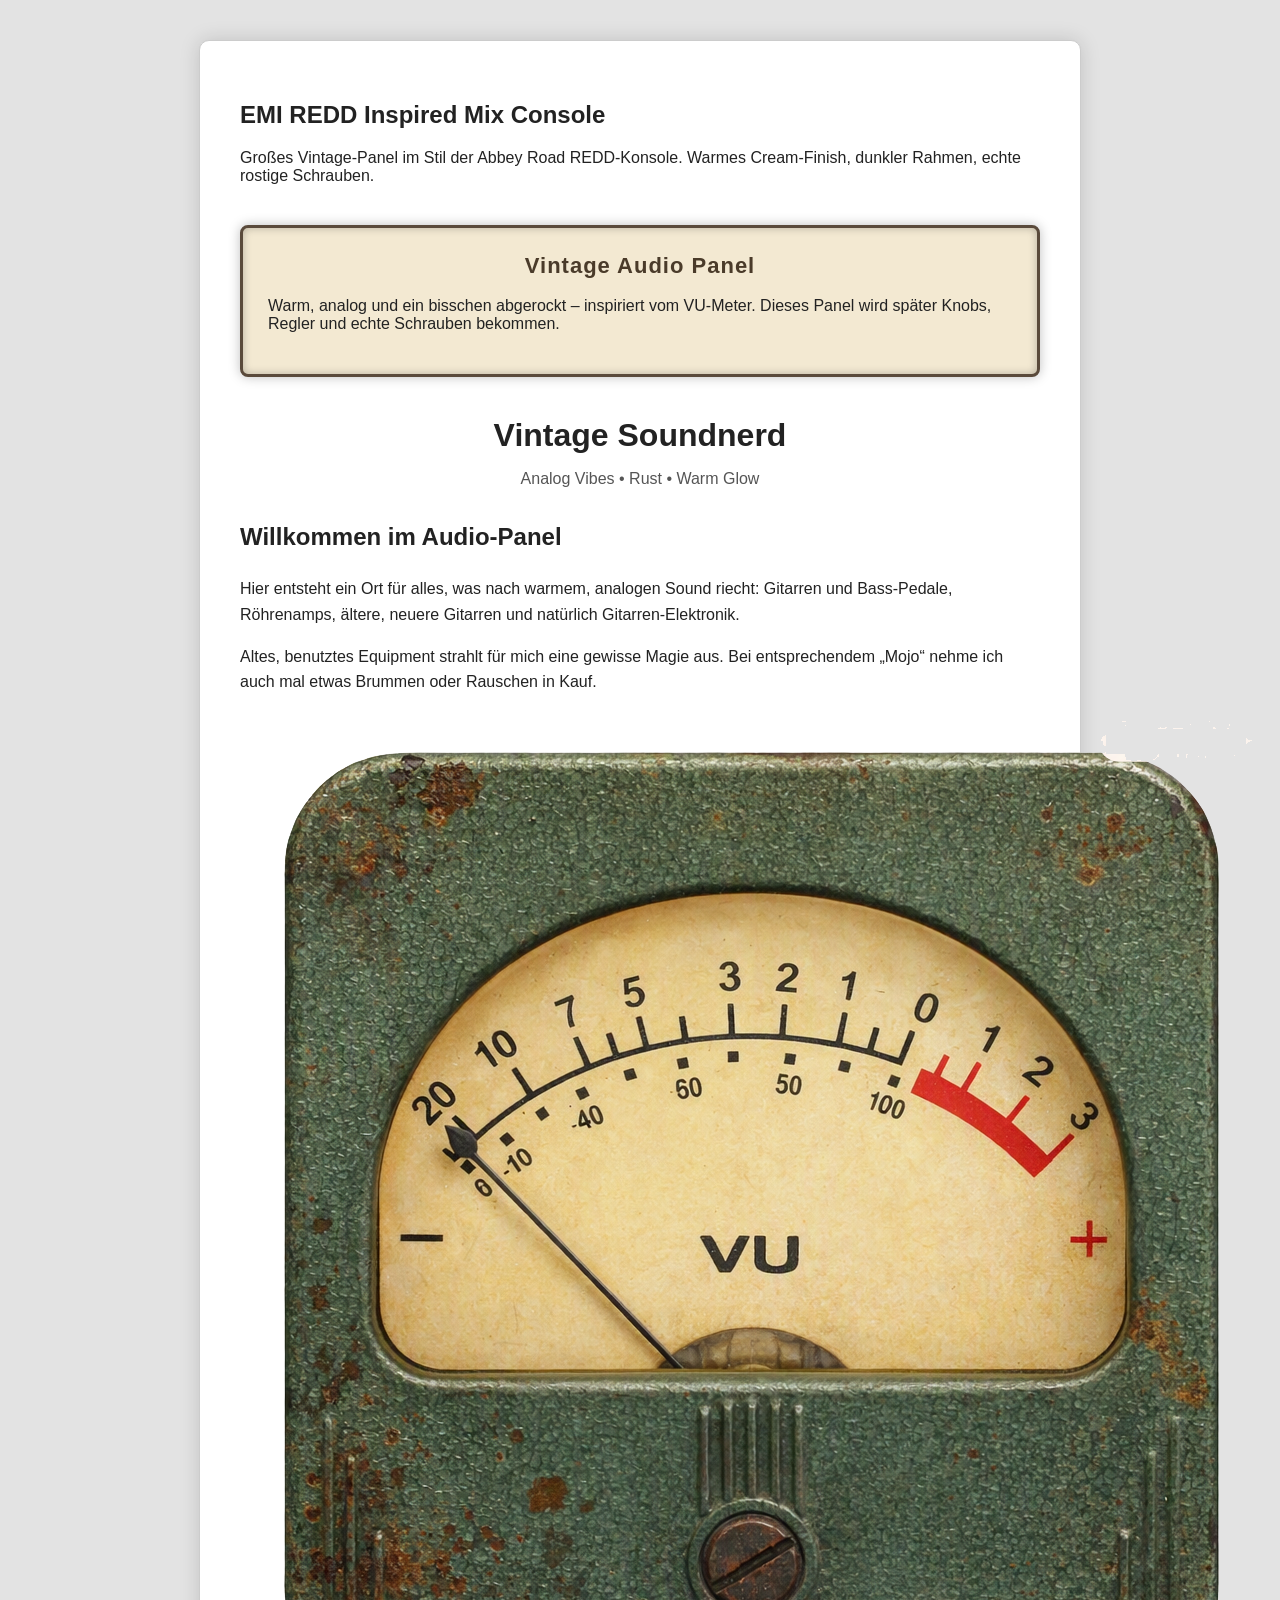
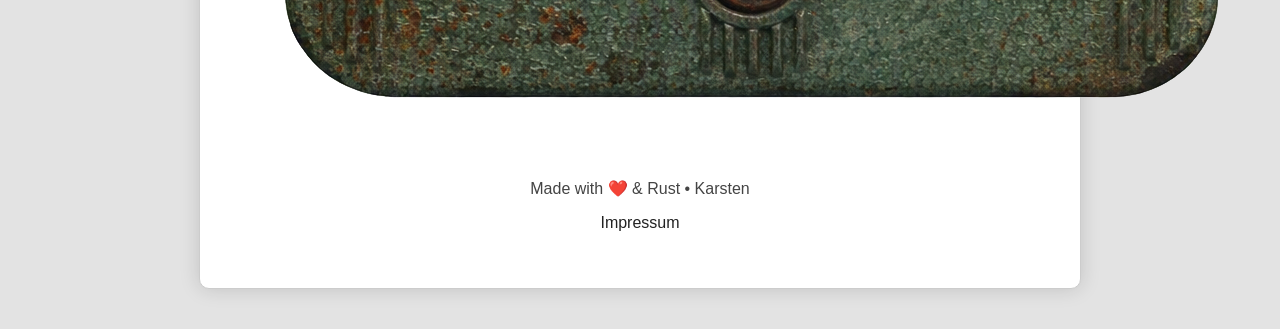
==== index.html @ 37c341eb "Update index.html" ====
<!DOCTYPE html>
<html lang="de">
<head>
    <meta charset="UTF-8">
    <title>Vintage Soundnerd</title>
    <link rel="stylesheet" href="style.css?v=1">
</head>

<body>

<div class="page-wrapper">
    <div class="redd-panel">
    <div class="redd-screw screw-tl"></div>
    <div class="redd-screw screw-tr"></div>
    <div class="redd-screw screw-bl"></div>
    <div class="redd-screw screw-br"></div>

    <h2 class="redd-title">EMI REDD Inspired Mix Console</h2>

    <p class="redd-desc">
        Großes Vintage‑Panel im Stil der Abbey Road REDD‑Konsole.
        Warmes Cream‑Finish, dunkler Rahmen, echte rostige Schrauben.
    </p>
</div>

<div class="vintage-panel">
    <h2 class="panel-title">Vintage Audio Panel</h2>

    <p>
        Warm, analog und ein bisschen abgerockt – inspiriert vom VU‑Meter.
        Dieses Panel wird später Knobs, Regler und echte Schrauben bekommen.
    </p>
</div>

    <h1>Vintage Soundnerd</h1>
    <p class="subtitle">Analog Vibes • Rust • Warm Glow</p>

    <div class="content">
        <h2>Willkommen im Audio‑Panel</h2>
        <p>
            Hier entsteht ein Ort für alles, was nach warmem, analogen Sound riecht:
            Gitarren und Bass‑Pedale, Röhrenamps, ältere, neuere Gitarren
            und natürlich Gitarren‑Elektronik.
        </p>
        <p>
            Altes, benutztes Equipment strahlt für mich eine gewisse Magie aus.
            Bei entsprechendem „Mojo“ nehme ich auch mal etwas Brummen oder Rauschen in Kauf.
        </p>
    </div>
<div class="mixer-layout">

    <div class="left-controls">
        <div class="poti-stack">
            <div class="poti"></div>
            <div class="poti"></div>
            <div class="poti"></div>
        </div>
    </div>

    <div class="center-vu">
        <div class="vu-wrapper">
            <img src="VU_VT.png" class="vu-meter" alt="Vintage VU-Meter">
        </div>
    </div>

    <div class="right-fader">
        <div class="fader">
            <div class="fader-track"></div>
            <div class="fader-knob"></div>
        </div>
    </div>

</div>

    <footer>
        <p>Made with ❤️ & Rust • Karsten</p>
        <p><a href="impressum.html" class="impressum-link">Impressum</a></p>
    </footer>

</div>

</body>
</html>
---- style.css ----
/* --- Grundlayout --- */
body {
    background: #e3e3e3;   /* hellgrau */
    margin: 0;
    padding: 0;
    font-family: Arial, sans-serif;
    color: #222;
}

/* --- Seitencontainer --- */
.page-wrapper {
    width: 800px;
    margin: 40px auto;
    padding: 40px;

    background: #ffffff;
    border: 1px solid #ccc;
    border-radius: 10px;

    box-shadow: 0 0 20px rgba(0,0,0,0.15);
}

/* --- Header --- */
h1 {
    text-align: center;
    margin-bottom: 10px;
}

.subtitle {
    text-align: center;
    color: #555;
    margin-bottom: 30px;
}

/* --- Inhalt --- */
.content {
    font-size: 16px;
    line-height: 1.6;
}

/* --- Footer --- */
footer {
    text-align: center;
    margin-top: 40px;
    color: #444;
}

.impressum-link {
    color: #222;
    text-decoration: none;
}

.impressum-link:hover {
    text-decoration: underline;
}
/* --- Vintage Panel --- */
.vintage-panel {
    background: #f3e9d2; /* warmes VU-Beige */
    border: 3px solid #5a4a3b; /* dunkler Rahmen wie beim VU */
    border-radius: 8px;

    padding: 25px;
    margin: 40px 0;

    box-shadow:
        inset 0 0 8px rgba(0,0,0,0.25),
        0 0 12px rgba(0,0,0,0.25);
}

.panel-title {
    margin-top: 0;
    text-align: center;
    color: #4a3b2a;
    font-size: 22px;
    font-weight: bold;
    letter-spacing: 1px;
}
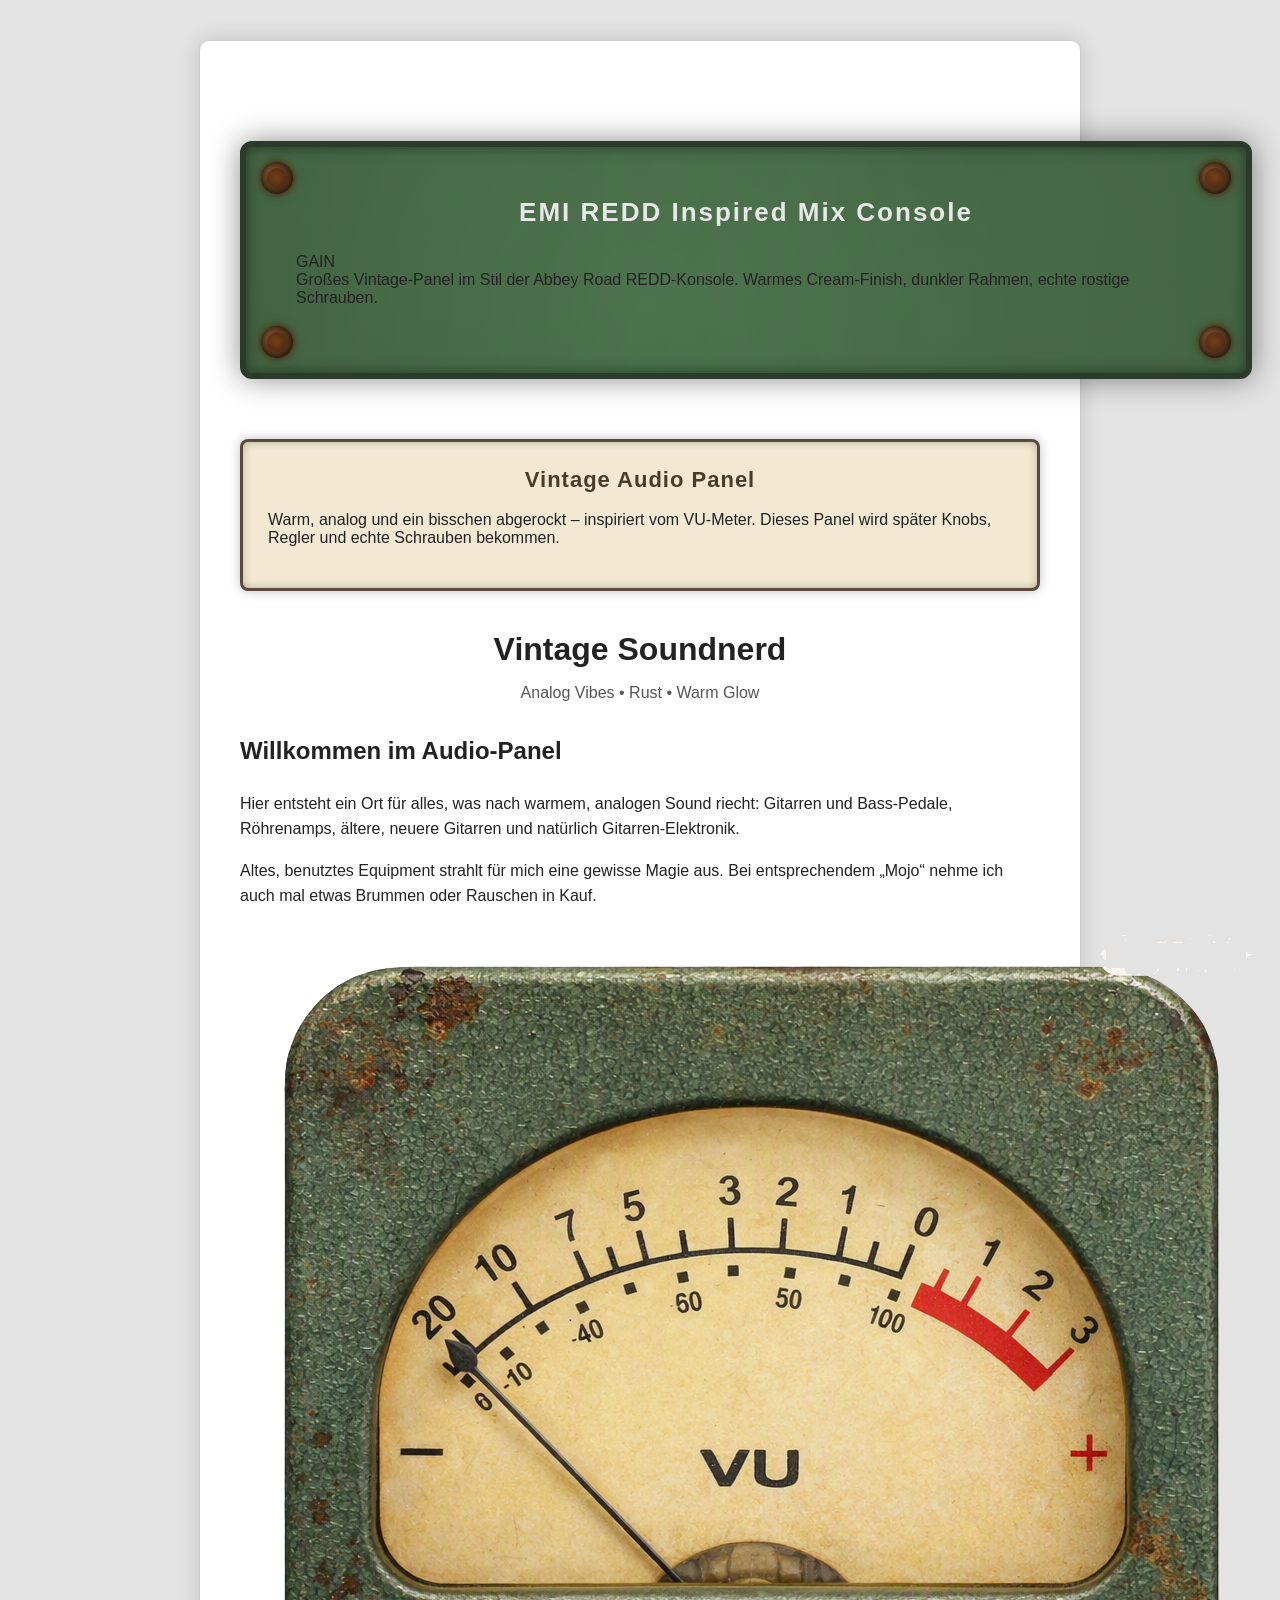
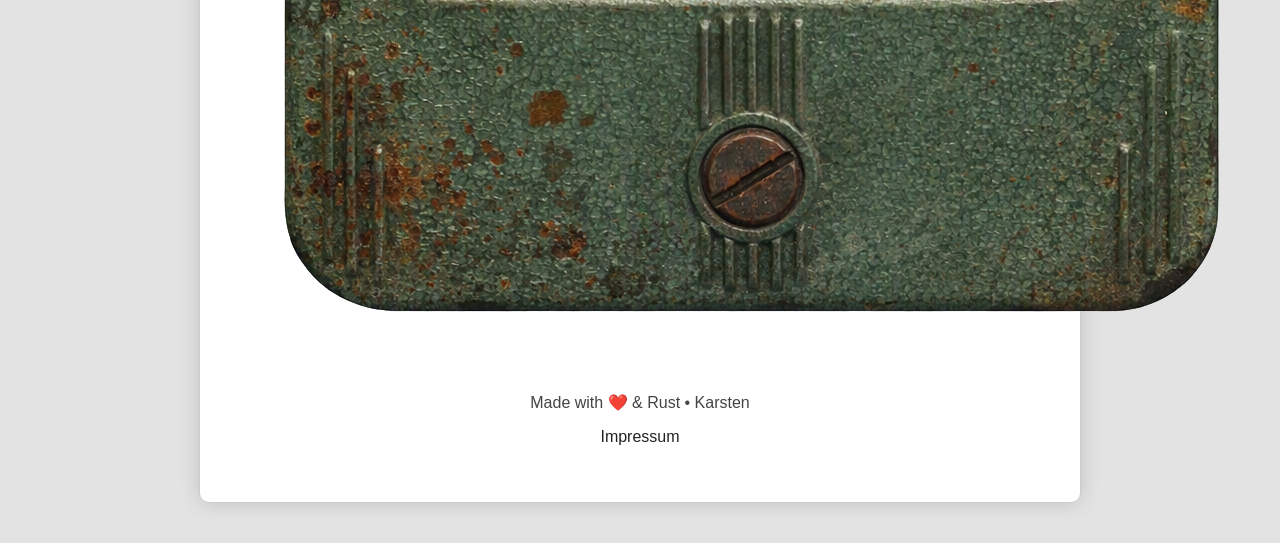
==== commit b0dbf5d1: "Enhance EMI REDD panel with knob and gain label Added knob container and gain label to the EMI REDD " ====
--- a/index.html
+++ b/index.html
@@ -18,6 +18,13 @@
     <h2 class="redd-title">EMI REDD Inspired Mix Console</h2>
 
     <p class="redd-desc">
+        <div class="knob-container">
+    <div class="knob">
+        <div class="knob-pointer"></div>
+    </div>
+    <div class="knob-label">GAIN</div>
+</div>
+
         Großes Vintage‑Panel im Stil der Abbey Road REDD‑Konsole.
         Warmes Cream‑Finish, dunkler Rahmen, echte rostige Schrauben.
     </p>
--- a/style.css
+++ b/style.css
@@ -76,3 +76,202 @@
     letter-spacing: 1px;
 }
 
+/* --- Großes EMI REDD Style Panel --- */
+.redd-panel {
+    position: relative;
+    background: #f3e9d2; /* warmes Cream, passend zum VU */
+    border: 4px solid #5a4a3b; /* dunkler Rahmen */
+    border-radius: 10px;
+
+    padding: 40px;
+    margin: 60px 0;
+
+    box-shadow:
+        inset 0 0 12px rgba(0,0,0,0.35),
+        0 0 25px rgba(0,0,0,0.25);
+
+    width: 100%;
+}
+
+/* --- Titel --- */
+.redd-title {
+    text-align: center;
+    color: #4a3b2a;
+    font-size: 26px;
+    margin-top: 0;
+    letter-spacing: 1px;
+}
+
+/* --- Beschreibung --- */
+.redd-desc {
+    text-align: center;
+    color: #3a2f22;
+    font-size: 16px;
+    margin-top: 10px;
+}
+
+/* --- Rostige Schrauben --- */
+.redd-screw {
+    width: 28px;
+    height: 28px;
+    background: radial-gradient(circle at 30% 30%, #6b4f2a, #3b2a1a 70%);
+    border-radius: 50%;
+    position: absolute;
+
+    box-shadow:
+        inset 0 0 6px rgba(0,0,0,0.6),
+        0 0 4px rgba(0,0,0,0.4);
+
+    /* Rostflecken */
+    filter: drop-shadow(0 0 3px rgba(120,60,20,0.6));
+}
+
+/* --- Großes EMI REDD Style Panel mit Hammerschlag-Grün --- */
+.redd-panel {
+    position: relative;
+
+    width: 900px;
+    margin: 60px auto;
+    padding: 50px;
+
+    background: #3f5f3f; /* Grundfarbe: dunkles Vintage-Grün */
+    border: 6px solid #2a3b2a; /* dunkler Rahmen */
+    border-radius: 12px;
+
+    /* Hammerschlag-Effekt */
+    background-image:
+        radial-gradient(circle at 20% 20%, rgba(255,255,255,0.10) 0%, transparent 60%),
+        radial-gradient(circle at 80% 30%, rgba(255,255,255,0.08) 0%, transparent 60%),
+        radial-gradient(circle at 40% 70%, rgba(255,255,255,0.12) 0%, transparent 60%),
+        radial-gradient(circle at 70% 80%, rgba(255,255,255,0.06) 0%, transparent 60%);
+    background-blend-mode: overlay;
+
+    box-shadow:
+        inset 0 0 14px rgba(0,0,0,0.45),
+        0 0 30px rgba(0,0,0,0.45);
+}
+
+/* Titel */
+.redd-title {
+    text-align: center;
+    color: #e8e8e8;
+    font-size: 26px;
+    letter-spacing: 2px;
+    margin-bottom: 25px;
+}
+
+/* Beschreibung */
+.redd-desc {
+    text-align: center;
+    color: #dcdcdc;
+    font-size: 16px;
+}
+
+/* --- Rostige Schrauben --- */
+.redd-screw {
+    width: 32px;
+    height: 32px;
+    background: radial-gradient(circle at 30% 30%, #7a4f2a, #4a2f1a 70%);
+    border-radius: 50%;
+    position: absolute;
+
+    box-shadow:
+        inset 0 0 6px rgba(0,0,0,0.7),
+        0 0 6px rgba(0,0,0,0.5);
+
+    filter: drop-shadow(0 0 4px rgba(120,60,20,0.7));
+}
+
+/* Rostflecken */
+.redd-screw::after {
+    content: "";
+    position: absolute;
+    top: 6px;
+    left: 6px;
+    width: 20px;
+    height: 20px;
+    background: radial-gradient(circle, rgba(120,60,20,0.8) 0%, rgba(80,40,15,0.9) 70%);
+    border-radius: 50%;
+    opacity: 0.8;
+}
+
+/* Schraubenpositionen */
+.screw-tl { top: 15px; left: 15px; }
+.screw-tr { top: 15px; right: 15px; }
+.screw-bl { bottom: 15px; left: 15px; }
+.screw-br { bottom: 15px; right: 15px; }
+/* --- Schraubenpositionen --- */
+.screw-tl { top: 12px; left: 12px; }
+.screw-tr { top: 12px; right: 12px; }
+.screw-bl { bottom: 12px; left: 12px; }
+.screw-br { bottom: 12px; right: 12px; }
+/* --- Großes EMI REDD Style Panel mit Hammerschlag-Grün --- */
+.redd-panel {
+    position: relative;
+
+    width: 900px;
+    margin: 60px auto;
+    padding: 50px;
+
+    background: #3f5f3f; /* Grundfarbe: dunkles Vintage-Grün */
+    border: 6px solid #2a3b2a; /* dunkler Rahmen */
+    border-radius: 12px;
+
+    /* Hammerschlag-Effekt */
+    background-image:
+        radial-gradient(circle at 20% 20%, rgba(255,255,255,0.10) 0%, transparent 60%),
+        radial-gradient(circle at 80% 30%, rgba(255,255,255,0.08) 0%, transparent 60%),
+        radial-gradient(circle at 40% 70%, rgba(255,255,255,0.12) 0%, transparent 60%),
+        radial-gradient(circle at 70% 80%, rgba(255,255,255,0.06) 0%, transparent 60%);
+    background-blend-mode: overlay;
+
+    box-shadow:
+        inset 0 0 14px rgba(0,0,0,0.45),
+        0 0 30px rgba(0,0,0,0.45);
+}
+
+.redd-title {
+    text-align: center;
+    color: #e8e8e8;
+    font-size: 26px;
+    letter-spacing: 2px;
+    margin-bottom: 25px;
+}
+
+.redd-desc {
+    text-align: center;
+    color: #dcdcdc;
+    font-size: 16px;
+}
+
+/* --- Rostige Schrauben --- */
+.redd-screw {
+    width: 32px;
+    height: 32px;
+    background: radial-gradient(circle at 30% 30%, #7a4f2a, #4a2f1a 70%);
+    border-radius: 50%;
+    position: absolute;
+
+    box-shadow:
+        inset 0 0 6px rgba(0,0,0,0.7),
+        0 0 6px rgba(0,0,0,0.5);
+
+    filter: drop-shadow(0 0 4px rgba(120,60,20,0.7));
+}
+
+.redd-screw::after {
+    content: "";
+    position: absolute;
+    top: 6px;
+    left: 6px;
+    width: 20px;
+    height: 20px;
+    background: radial-gradient(circle, rgba(120,60,20,0.8) 0%, rgba(80,40,15,0.9) 70%);
+    border-radius: 50%;
+    opacity: 0.8;
+}
+
+.screw-tl { top: 15px; left: 15px; }
+.screw-tr { top: 15px; right: 15px; }
+.screw-bl { bottom: 15px; left: 15px; }
+.screw-br { bottom: 15px; right: 15px; }
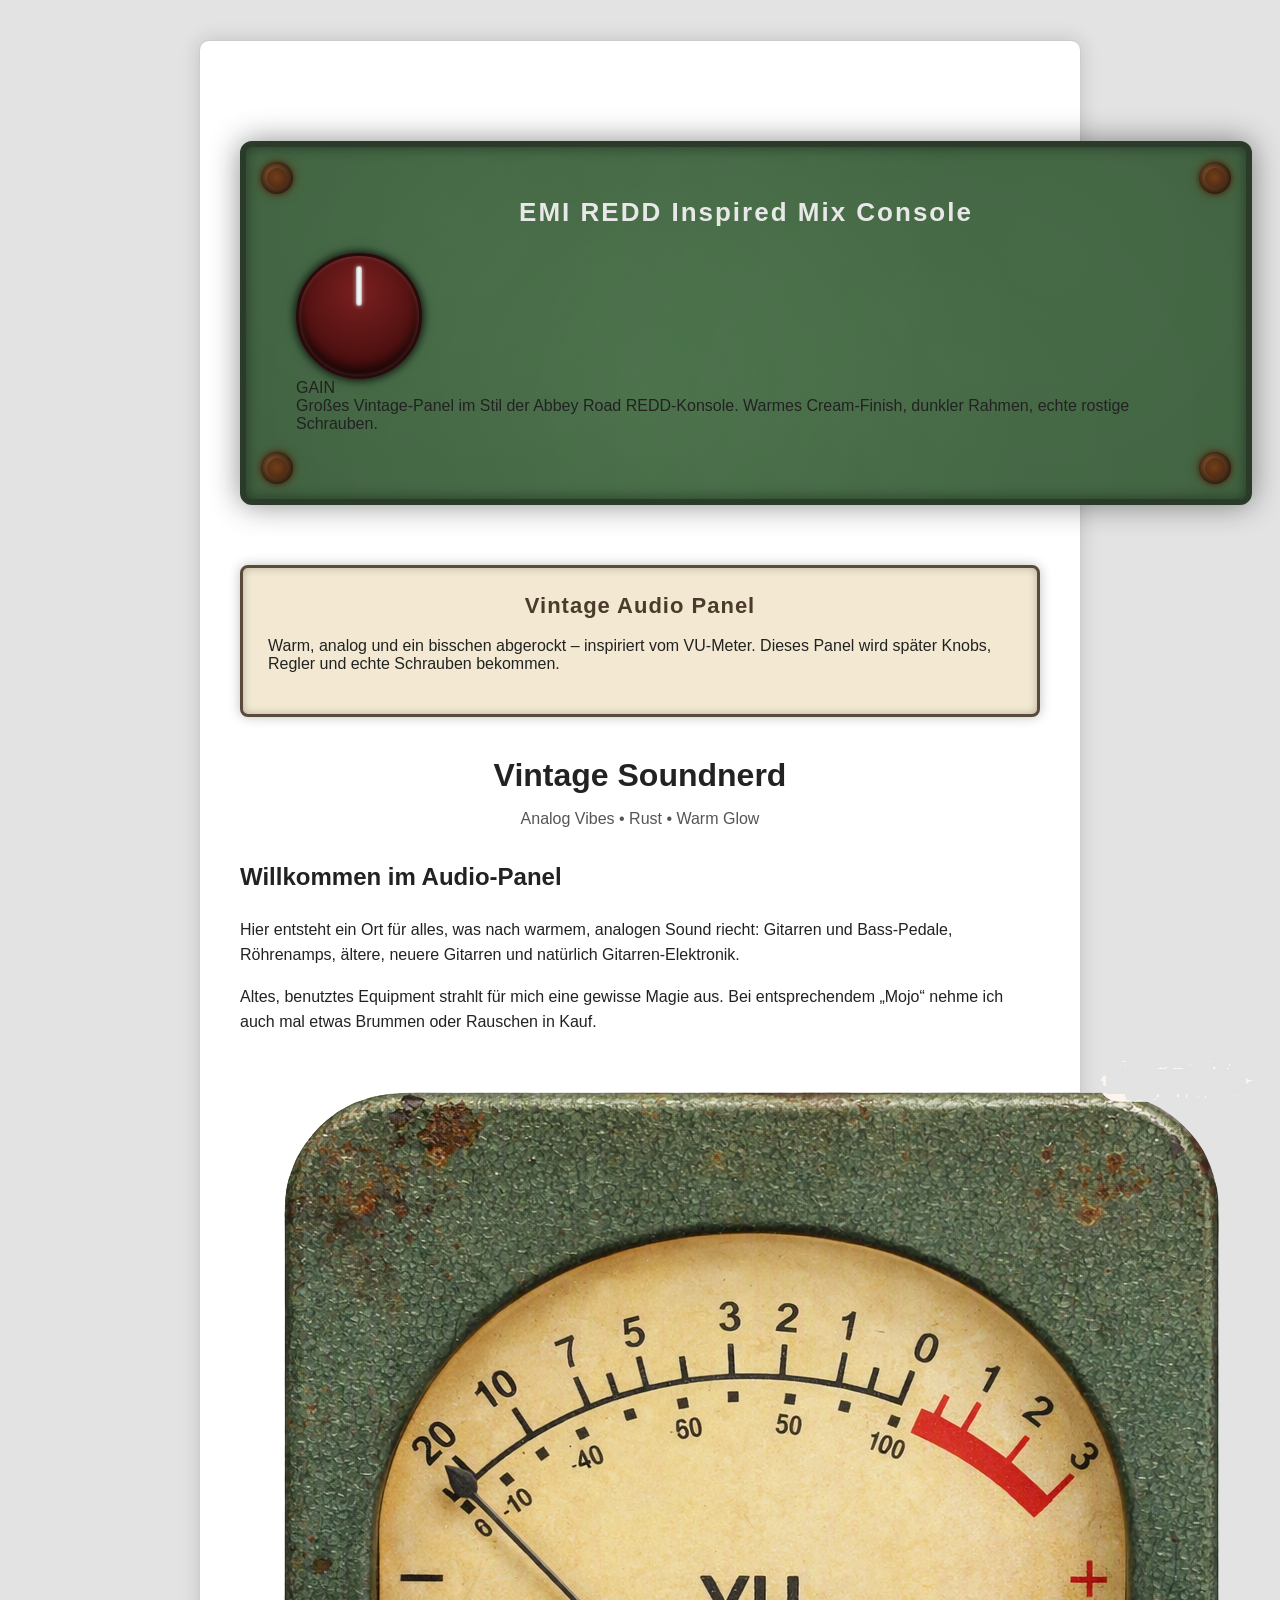
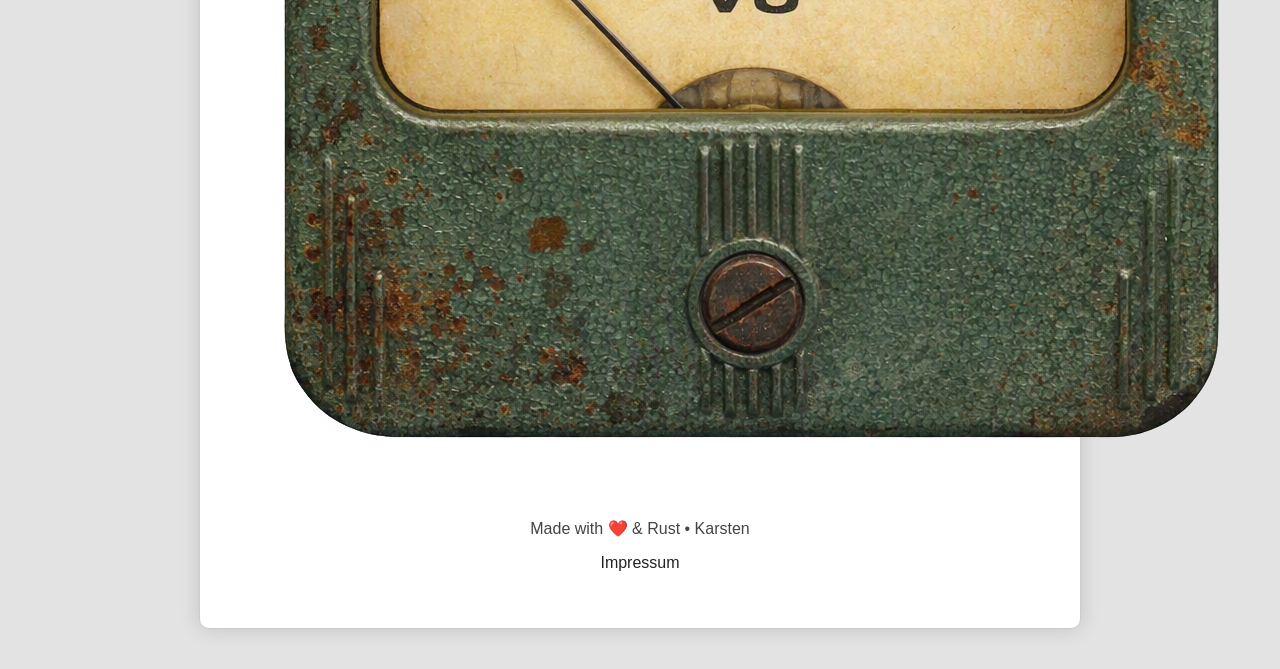
==== commit 596819e9: "Fix HTML structure and add missing elements" ====
--- a/index.html
+++ b/index.html
@@ -19,7 +19,8 @@
 
     <p class="redd-desc">
         <div class="knob-container">
-    <div class="knob">
+   <div class="knob red-knob">
+
         <div class="knob-pointer"></div>
     </div>
     <div class="knob-label">GAIN</div>
--- a/style.css
+++ b/style.css
@@ -275,3 +275,51 @@
 .screw-tr { top: 15px; right: 15px; }
 .screw-bl { bottom: 15px; left: 15px; }
 .screw-br { bottom: 15px; right: 15px; }
+.knob {
+    width: 120px;
+    height: 120px;
+    border-radius: 50%;
+    position: relative;
+
+    background: radial-gradient(circle at 30% 30%, #2a2a2a, #0e0e0e 70%);
+    box-shadow:
+        inset 0 0 12px rgba(255,255,255,0.15),
+        inset 0 0 6px rgba(0,0,0,0.9),
+        0 0 18px rgba(0,0,0,0.7);
+
+    filter: drop-shadow(0 0 4px rgba(0,0,0,0.6));
+}
+/* --- 50er Style Kegelknopf in gedecktem Rot --- */
+.red-knob {
+    width: 120px;
+    height: 120px;
+    position: relative;
+
+    /* Kegel-Form: oben heller, unten dunkler */
+    background: radial-gradient(circle at 50% 30%, #7a1f1f 0%, #4a0f0f 70%);
+    border-radius: 50%;
+
+    /* Scharfe Konturen */
+    box-shadow:
+        inset 0 0 4px rgba(255,255,255,0.2),
+        inset 0 -8px 12px rgba(0,0,0,0.7),
+        0 0 10px rgba(0,0,0,0.6);
+
+    /* leichte Kantenbetonung */
+    border: 3px solid #2a0a0a;
+}
+
+/* Pointer-Markierung bleibt gleich */
+.knob-pointer {
+    position: absolute;
+    width: 6px;
+    height: 40px;
+    background: #f2f2f2;
+    top: 10px;
+    left: 50%;
+    transform: translateX(-50%);
+    border-radius: 3px;
+    box-shadow:
+        0 0 4px rgba(255,255,255,0.6),
+        inset 0 0 2px rgba(0,0,0,0.7);
+}
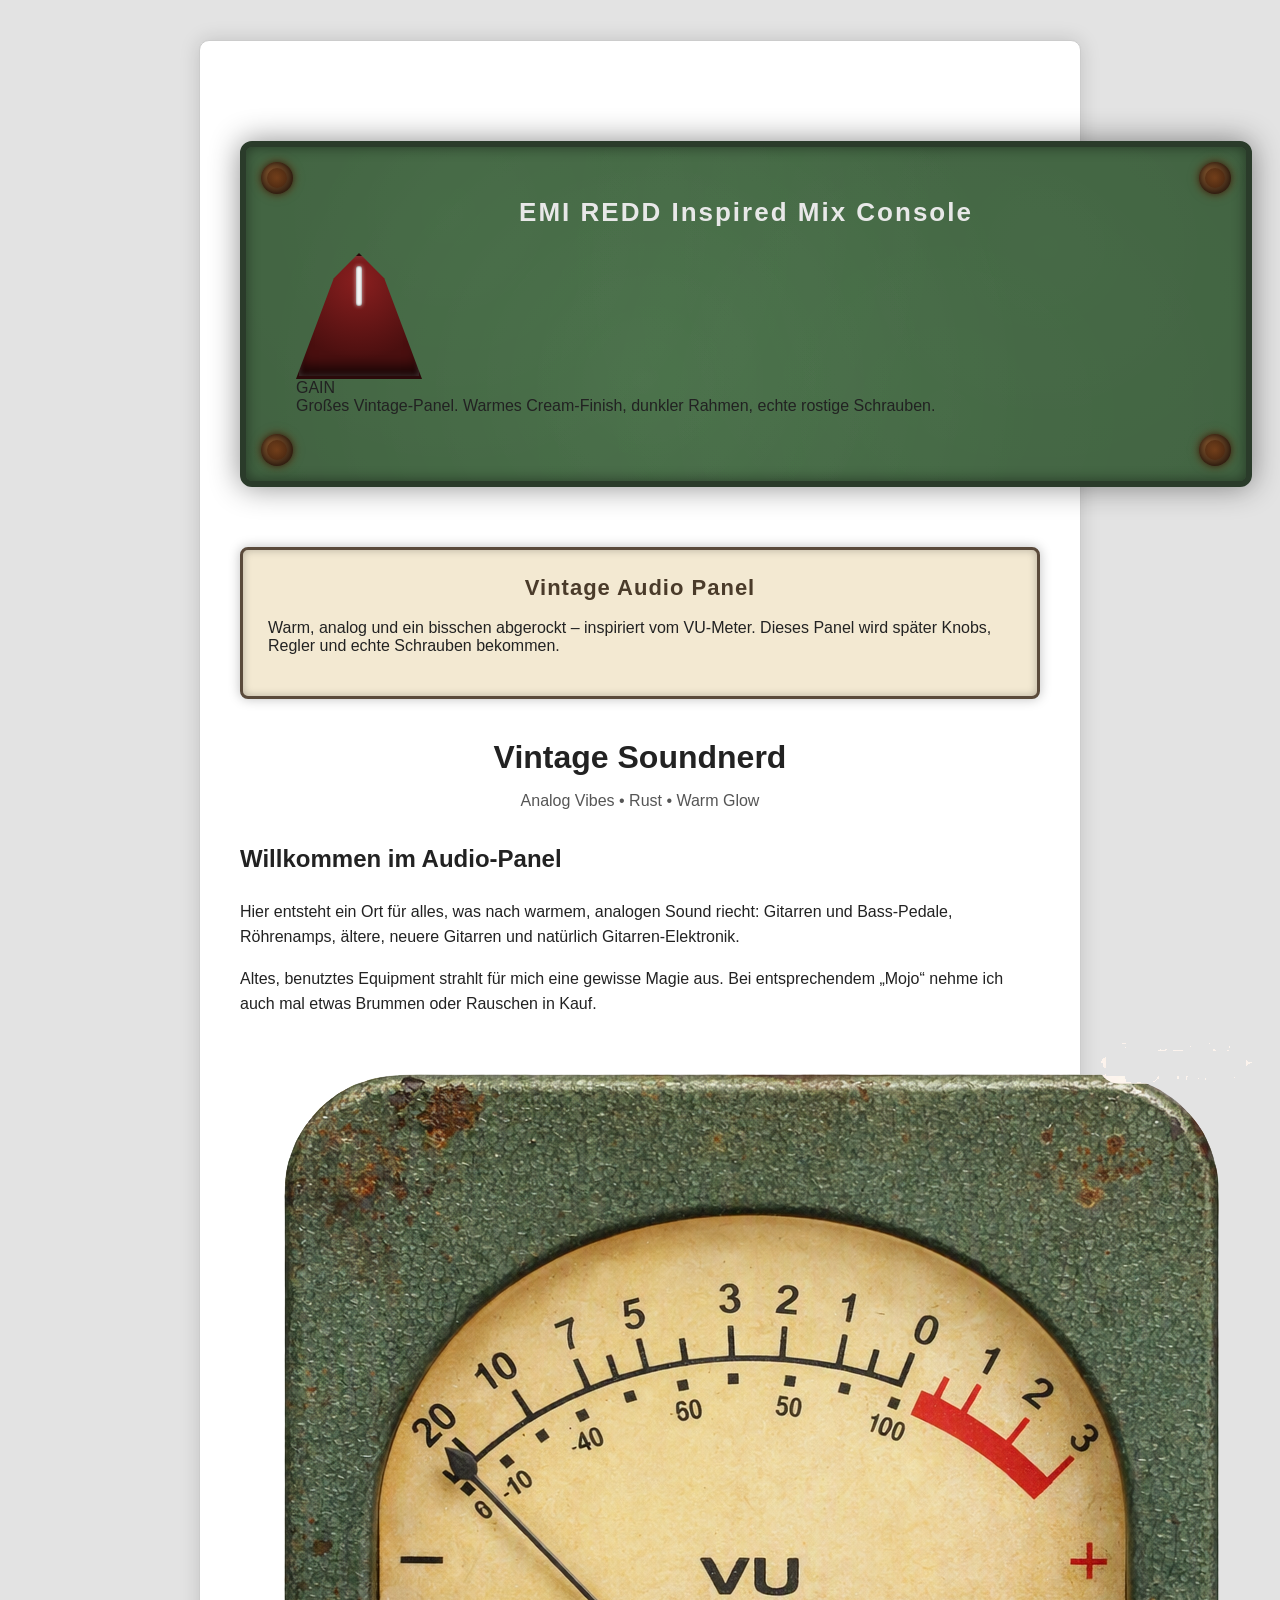
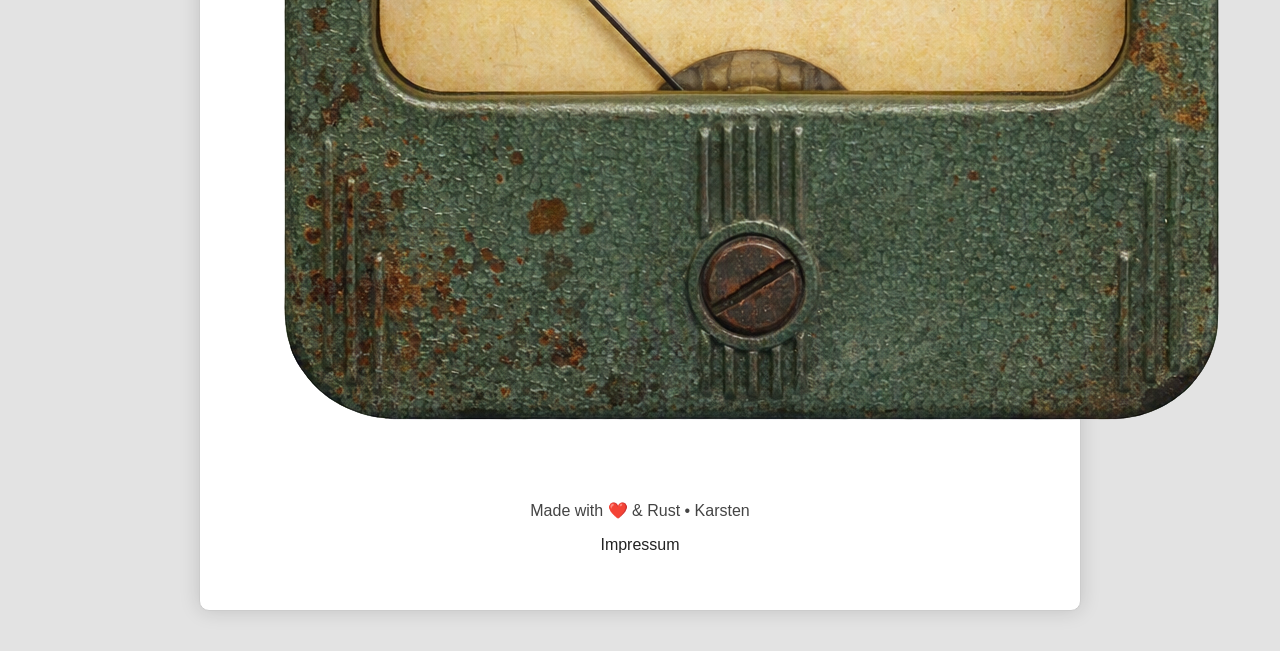
==== commit 143f9d11: "Update index.html" ====
--- a/index.html
+++ b/index.html
@@ -22,11 +22,14 @@
    <div class="knob red-knob">
 
         <div class="knob-pointer"></div>
+       <div class="knob-base"></div>
+<div class="knob-scale"></div>
+
     </div>
     <div class="knob-label">GAIN</div>
 </div>
 
-        Großes Vintage‑Panel im Stil der Abbey Road REDD‑Konsole.
+        Großes Vintage‑Panel.
         Warmes Cream‑Finish, dunkler Rahmen, echte rostige Schrauben.
     </p>
 </div>
--- a/style.css
+++ b/style.css
@@ -323,3 +323,47 @@
         0 0 4px rgba(255,255,255,0.6),
         inset 0 0 2px rgba(0,0,0,0.7);
 }
+/* --- 50er Style Kegelknopf in gedecktem Rot --- */
+.red-knob {
+    width: 120px;
+    height: 120px;
+    position: relative;
+
+    /* Kegel-Form: oben heller, unten dunkler */
+    background: radial-gradient(circle at 50% 30%, #7a1f1f 0%, #4a0f0f 70%);
+    border-radius: 50%;
+
+    /* Scharfe Konturen */
+    box-shadow:
+        inset 0 0 4px rgba(255,255,255,0.2),
+        inset 0 -8px 12px rgba(0,0,0,0.7),
+        0 0 10px rgba(0,0,0,0.6);
+
+    border: 3px solid #2a0a0a;
+}
+/* --- Roter 50er Kegelknopf --- */
+.red-knob {
+    width: 120px;
+    height: 120px;
+    position: relative;
+
+    /* Kegel-Form */
+    background: radial-gradient(circle at 50% 20%, #8a1f1f 0%, #4a0f0f 70%);
+    border-radius: 0; /* WICHTIG: Rundung abschalten */
+
+    /* Kegel-Konturen */
+    clip-path: polygon(
+        50% 0%,
+        70% 20%,
+        100% 100%,
+        0% 100%,
+        30% 20%
+    );
+
+    box-shadow:
+        inset 0 0 6px rgba(255,255,255,0.2),
+        inset 0 -10px 14px rgba(0,0,0,0.7),
+        0 0 12px rgba(0,0,0,0.6);
+
+    border: 3px solid #2a0a0a;
+}
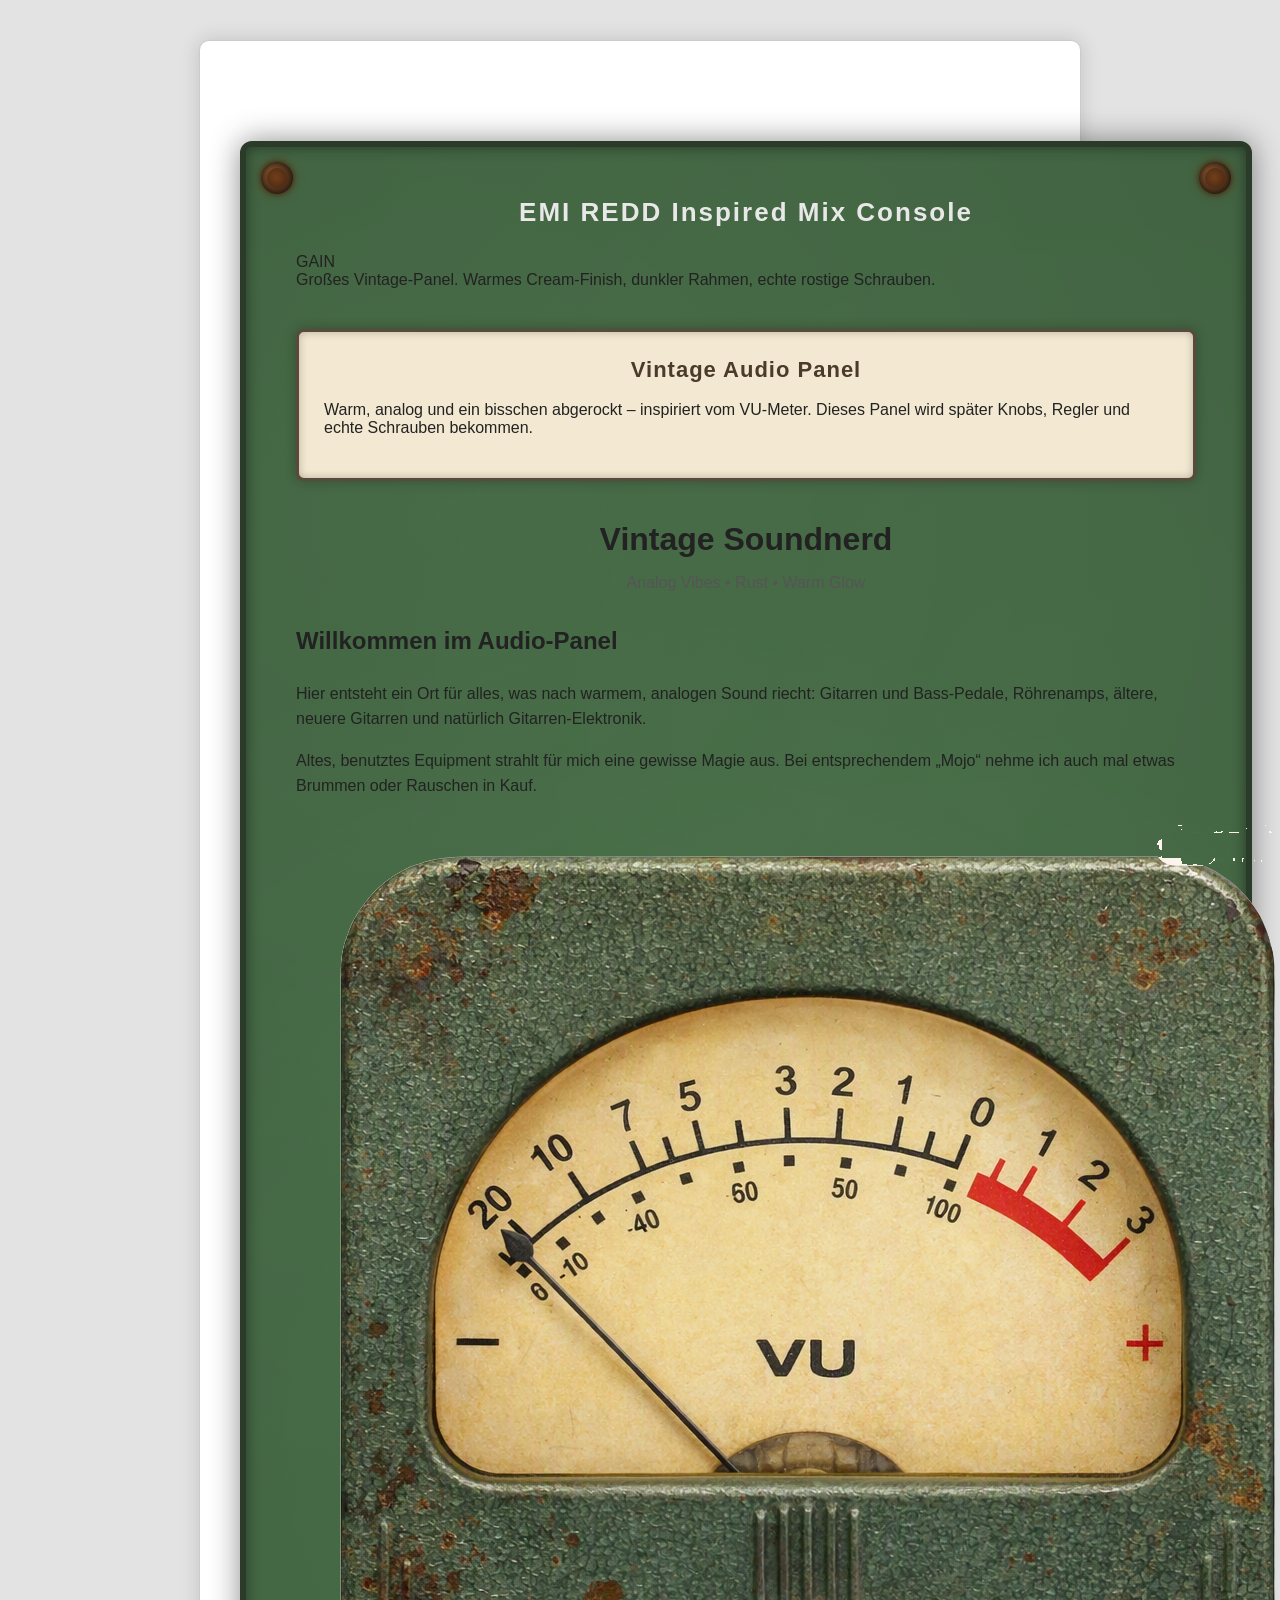
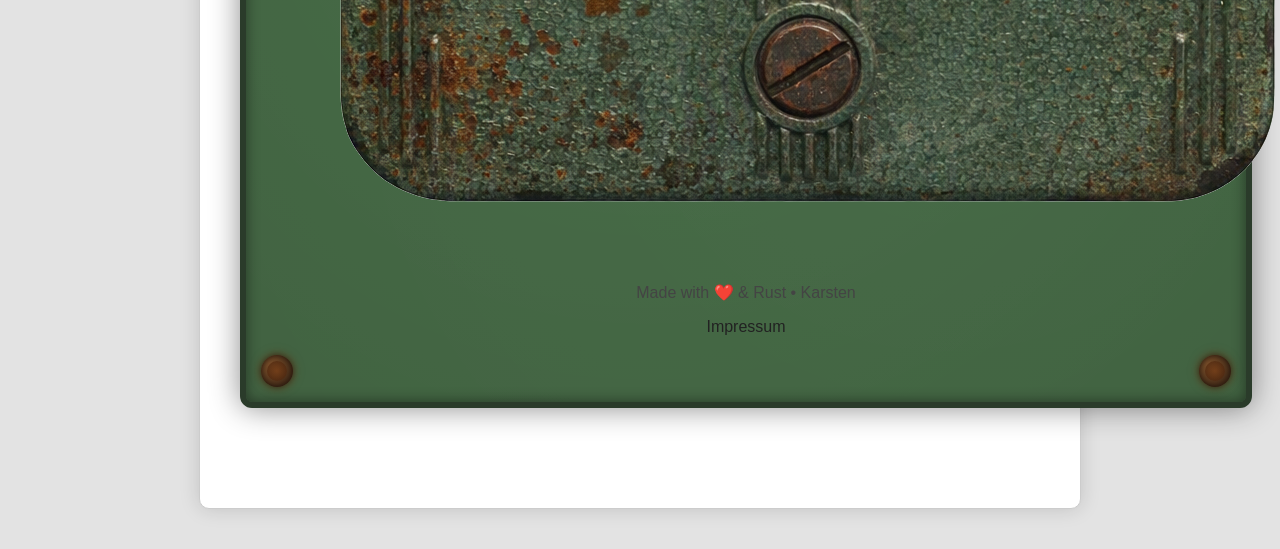
==== commit 749fc4b5: "Revise knob design and layout in index.html Updated the knob design and improved the layout for bett" ====
--- a/index.html
+++ b/index.html
@@ -19,15 +19,17 @@
 
     <p class="redd-desc">
         <div class="knob-container">
-   <div class="knob red-knob">
+   <div class="knob-container">
+    <div class="chickenhead-knob">
+        <div class="chickenhead-pointer"></div>
+    </div>
 
-        <div class="knob-pointer"></div>
-       <div class="knob-base"></div>
-<div class="knob-scale"></div>
+    <div class="knob-base"></div>
+    <div class="knob-scale"></div>
 
-    </div>
     <div class="knob-label">GAIN</div>
 </div>
+
 
         Großes Vintage‑Panel.
         Warmes Cream‑Finish, dunkler Rahmen, echte rostige Schrauben.
--- a/style.css
+++ b/style.css
@@ -367,3 +367,4 @@
 
     border: 3px solid #2a0a0a;
 }
+
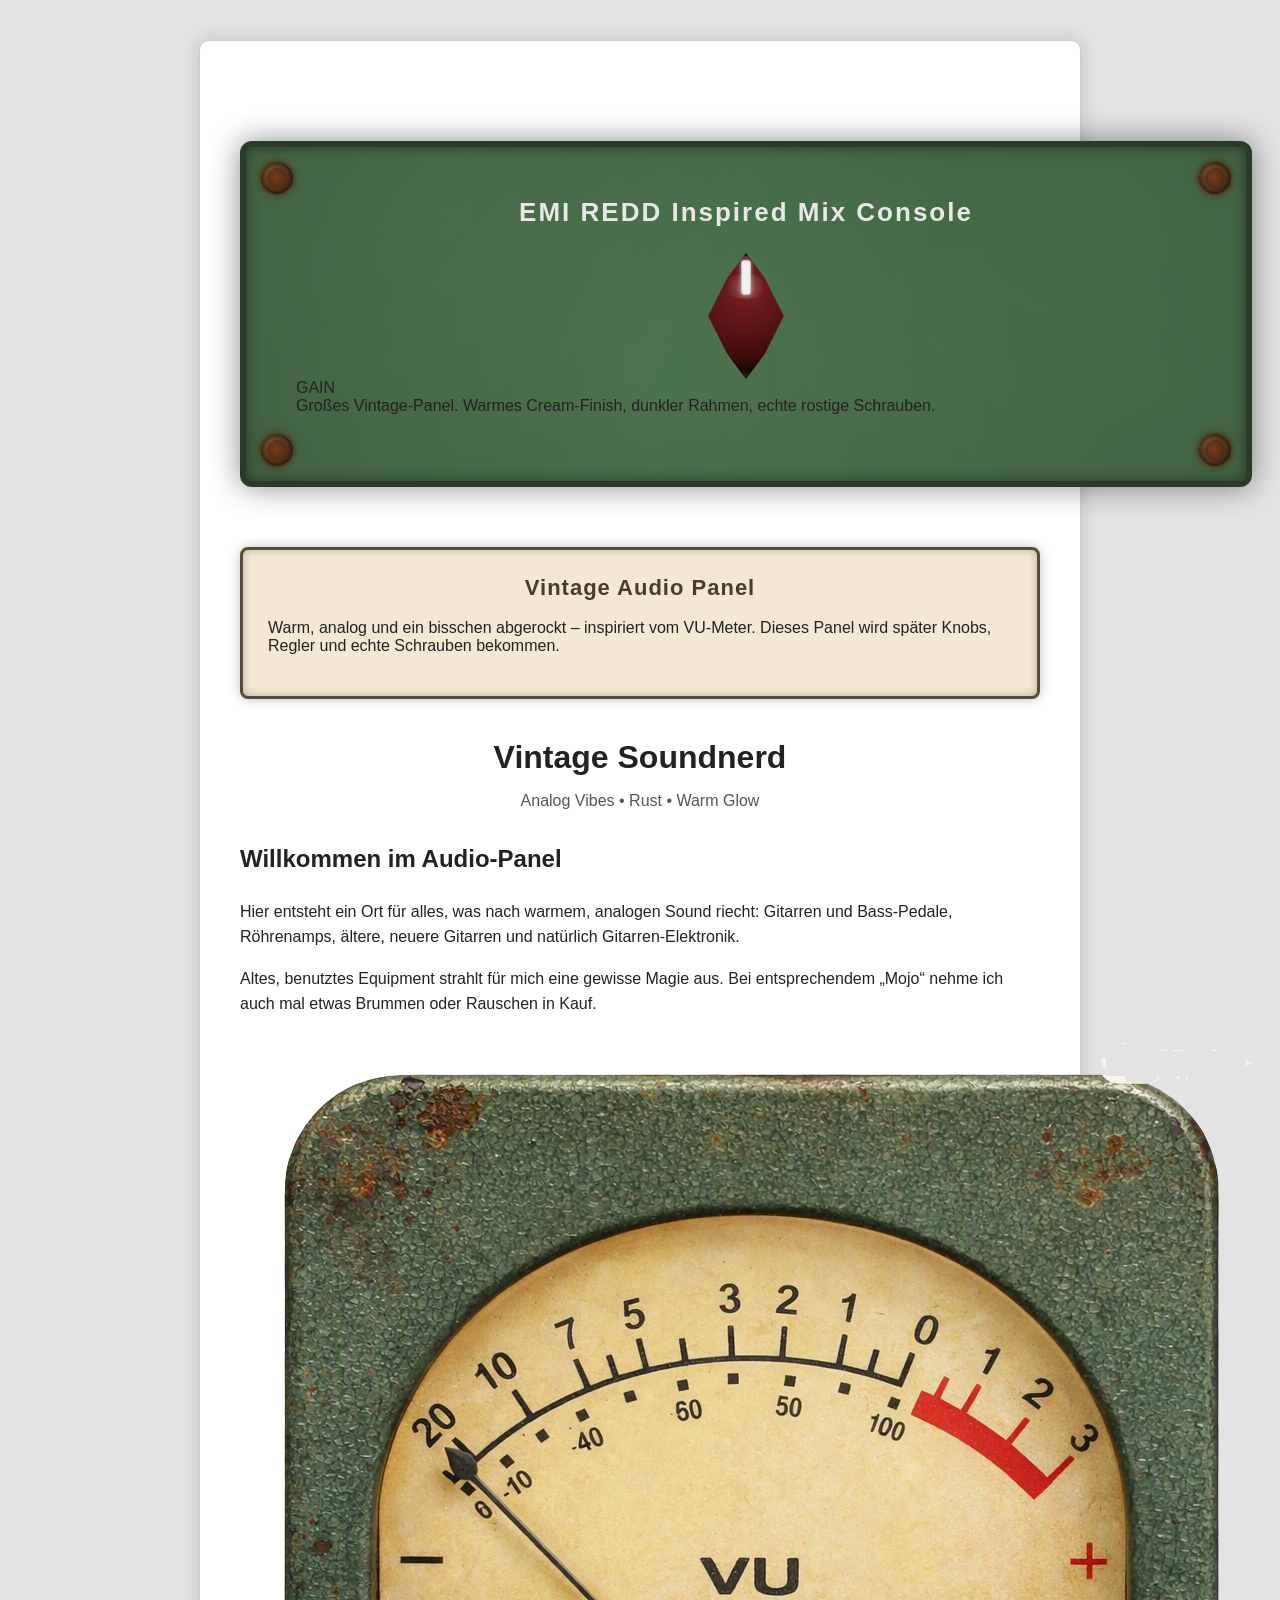
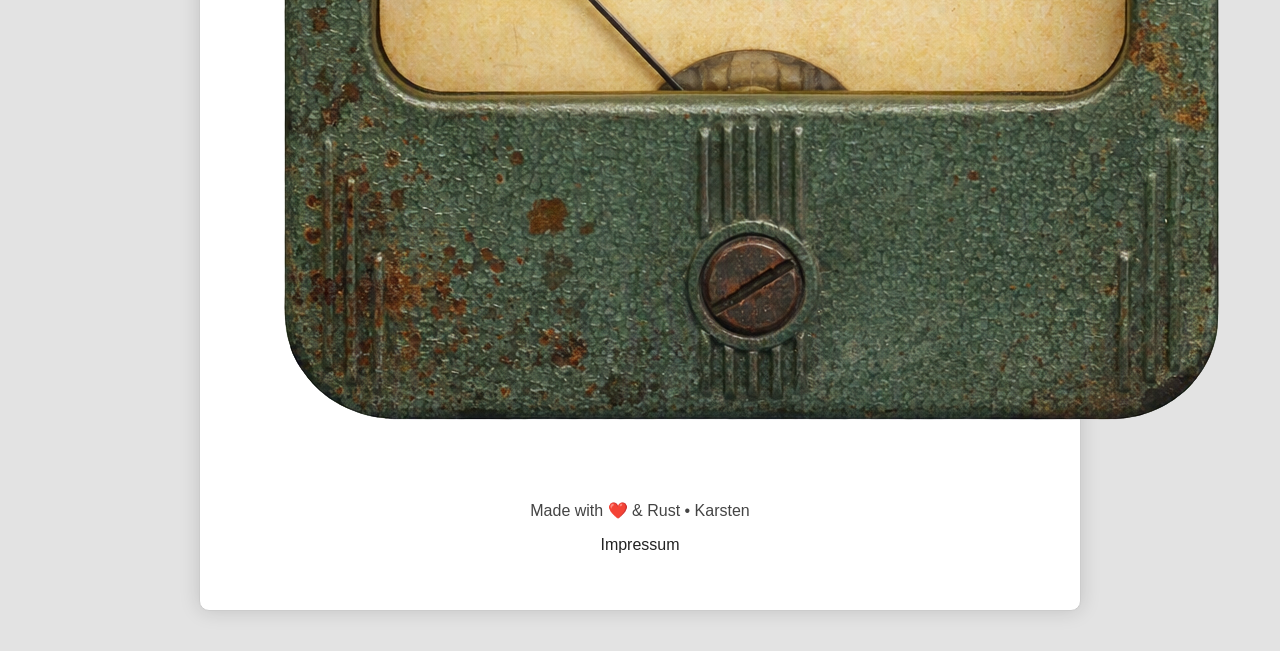
==== commit d8d52156: "Fix HTML formatting and structure" ====
--- a/index.html
+++ b/index.html
@@ -18,17 +18,18 @@
     <h2 class="redd-title">EMI REDD Inspired Mix Console</h2>
 
     <p class="redd-desc">
-        <div class="knob-container">
-   <div class="knob-container">
+       <div class="knob-container">
+    <div class="knob-base"></div>
+
     <div class="chickenhead-knob">
         <div class="chickenhead-pointer"></div>
     </div>
 
-    <div class="knob-base"></div>
     <div class="knob-scale"></div>
 
     <div class="knob-label">GAIN</div>
 </div>
+
 
 
         Großes Vintage‑Panel.
--- a/style.css
+++ b/style.css
@@ -323,11 +323,6 @@
         0 0 4px rgba(255,255,255,0.6),
         inset 0 0 2px rgba(0,0,0,0.7);
 }
-/* --- 50er Style Kegelknopf in gedecktem Rot --- */
-.red-knob {
-    width: 120px;
-    height: 120px;
-    position: relative;
 
     /* Kegel-Form: oben heller, unten dunkler */
     background: radial-gradient(circle at 50% 30%, #7a1f1f 0%, #4a0f0f 70%);
@@ -368,3 +363,59 @@
     border: 3px solid #2a0a0a;
 }
 
+/* --- Chickenhead-Knopf --- */
+.chickenhead-knob {
+    width: 120px;
+    height: 120px;
+    position: relative;
+    margin: 0 auto;
+
+    /* Tropfenform */
+    clip-path: polygon(
+        50% 0%,
+        65% 20%,
+        80% 50%,
+        65% 80%,
+        50% 100%,
+        35% 80%,
+        20% 50%,
+        35% 20%
+    );
+
+    background: radial-gradient(circle at 50% 30%, #7a1f1f 0%, #3a0a0a 70%);
+    border: 3px solid #2a0a0a;
+
+    box-shadow:
+        inset 0 0 6px rgba(255,255,255,0.2),
+        inset 0 -10px 14px rgba(0,0,0,0.7),
+        0 0 12px rgba(0,0,0,0.6);
+}
+
+/* Lichtreflex */
+.chickenhead-knob::before {
+    content: "";
+    position: absolute;
+    top: 18px;
+    left: 50%;
+    transform: translateX(-50%);
+    width: 50px;
+    height: 25px;
+    background: radial-gradient(circle, rgba(255,255,255,0.4), transparent 70%);
+    border-radius: 50%;
+    opacity: 0.7;
+}
+
+/* Pointer-Nase */
+.chickenhead-pointer {
+    position: absolute;
+    top: 4px;
+    left: 50%;
+    transform: translateX(-50%);
+    width: 10px;
+    height: 35px;
+    background: #f2f2f2;
+    border-radius: 3px;
+    box-shadow:
+        0 0 4px rgba(255,255,255,0.6),
+        inset 0 0 2px rgba(0,0,0,0.7);
+}
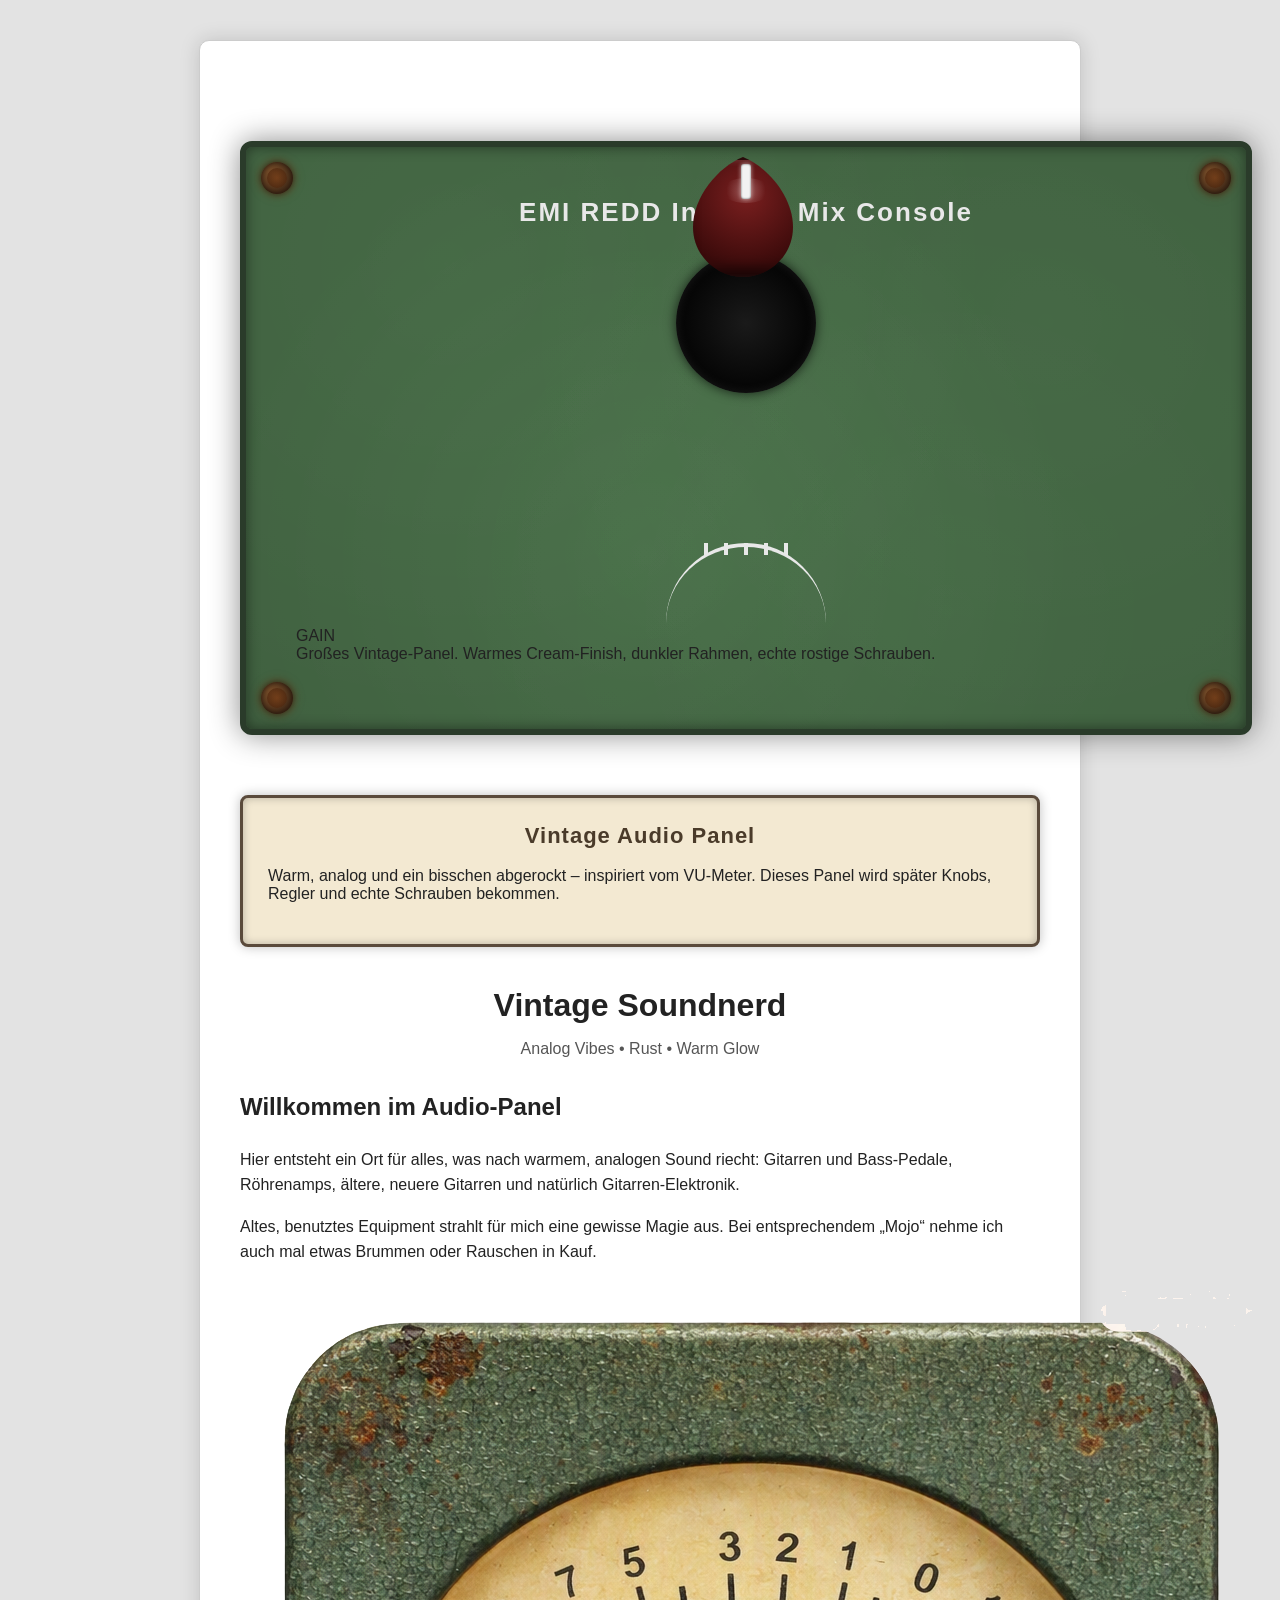
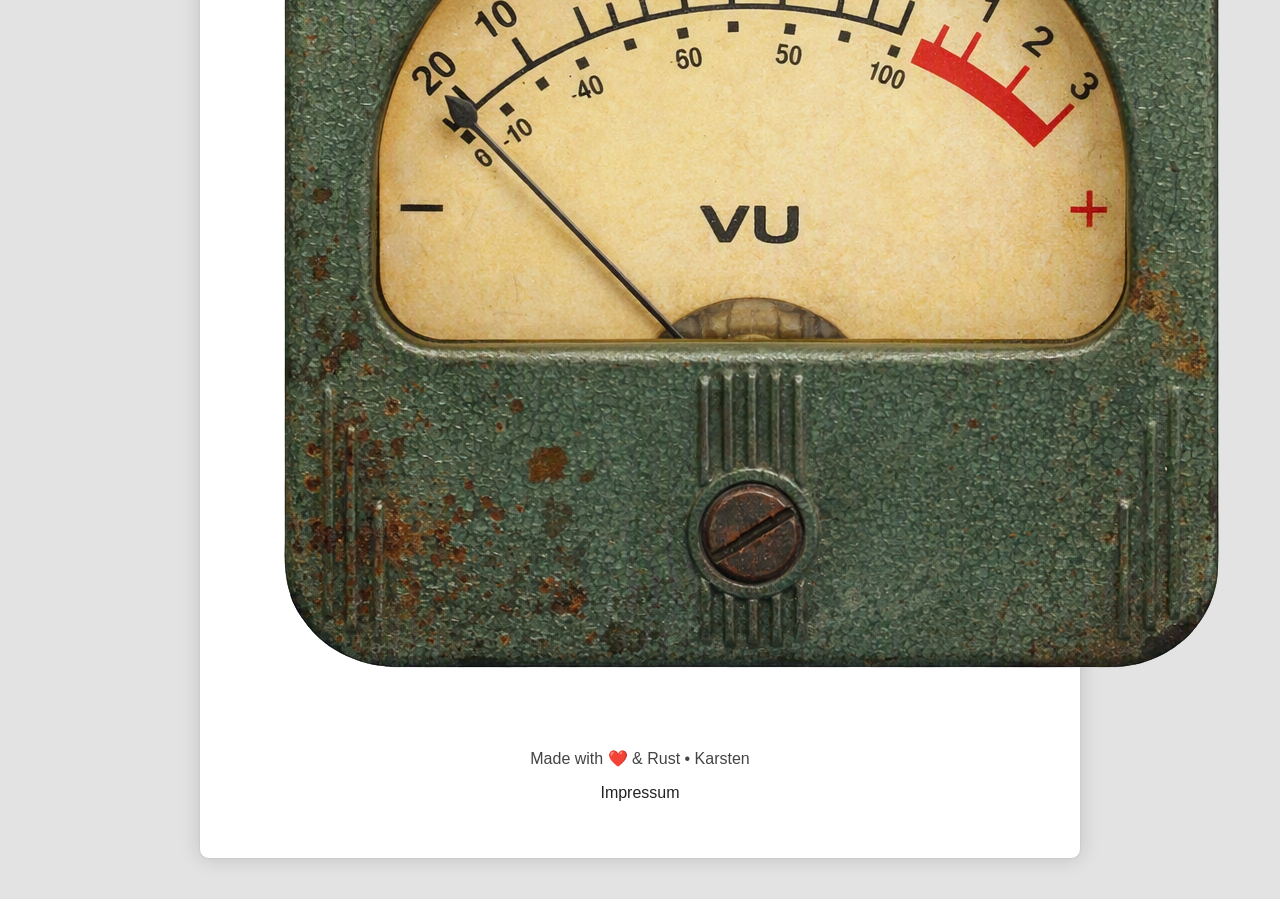
==== commit beb5313a: "Add scale ticks to GAIN knob in index.html Added knob scale ticks to the GAIN knob in the EMI REDD i" ====
--- a/index.html
+++ b/index.html
@@ -18,14 +18,20 @@
     <h2 class="redd-title">EMI REDD Inspired Mix Console</h2>
 
     <p class="redd-desc">
-       <div class="knob-container">
+      <div class="knob-container">
     <div class="knob-base"></div>
 
     <div class="chickenhead-knob">
         <div class="chickenhead-pointer"></div>
     </div>
 
-    <div class="knob-scale"></div>
+    <div class="knob-scale">
+        <div class="scale-tick"></div>
+        <div class="scale-tick"></div>
+        <div class="scale-tick"></div>
+        <div class="scale-tick"></div>
+        <div class="scale-tick"></div>
+    </div>
 
     <div class="knob-label">GAIN</div>
 </div>
--- a/style.css
+++ b/style.css
@@ -419,3 +419,86 @@
         0 0 4px rgba(255,255,255,0.6),
         inset 0 0 2px rgba(0,0,0,0.7);
 }
+.knob-base {
+    width: 140px;
+    height: 140px;
+    background: radial-gradient(circle at 50% 50%, #1a1a1a 0%, #000 80%);
+    border-radius: 50%;
+    margin: 0 auto;
+    position: relative;
+    z-index: 1;
+    box-shadow:
+        inset 0 0 12px rgba(255,255,255,0.1),
+        0 0 12px rgba(0,0,0,0.7);
+}
+.chickenhead-knob {
+    width: 120px;
+    height: 120px;
+    position: absolute;
+    top: 10px;
+    left: 50%;
+    transform: translateX(-50%);
+
+    /* Organische Tropfenform */
+    clip-path: path("M60 0 C85 10 110 40 110 70 C110 100 85 120 60 120 C35 120 10 100 10 70 C10 40 35 10 60 0 Z");
+
+    background: radial-gradient(circle at 50% 30%, #7a1f1f 0%, #3a0a0a 70%);
+    border: 3px solid #2a0a0a;
+
+    box-shadow:
+        inset 0 0 6px rgba(255,255,255,0.2),
+        inset 0 -10px 14px rgba(0,0,0,0.7),
+        0 0 12px rgba(0,0,0,0.6);
+
+    z-index: 2;
+}
+.chickenhead-knob::before {
+    content: "";
+    position: absolute;
+    top: 18px;
+    left: 50%;
+    transform: translateX(-50%);
+    width: 50px;
+    height: 25px;
+    background: radial-gradient(circle, rgba(255,255,255,0.4), transparent 70%);
+    border-radius: 50%;
+    opacity: 0.7;
+}
+.chickenhead-pointer {
+    position: absolute;
+    top: 4px;
+    left: 50%;
+    transform: translateX(-50%);
+    width: 10px;
+    height: 35px;
+    background: #f2f2f2;
+    border-radius: 3px;
+    box-shadow:
+        0 0 4px rgba(255,255,255,0.6),
+        inset 0 0 2px rgba(0,0,0,0.7);
+}
+.knob-scale {
+    width: 160px;
+    height: 80px;
+    margin: 150px auto 0 auto;
+    border-top: 4px solid #e8e8e8;
+    border-radius: 160px 160px 0 0;
+    position: relative;
+    z-index: 0;
+}
+
+.knob-scale::after {
+    content: "";
+    position: absolute;
+    top: -4px;
+    left: 50%;
+    width: 4px;
+    height: 12px;
+    background: #e8e8e8;
+    transform: translateX(-50%);
+    box-shadow:
+        -40px 0 0 #e8e8e8,
+        -20px 0 0 #e8e8e8,
+        20px 0 0 #e8e8e8,
+        40px 0 0 #e8e8e8;
+}
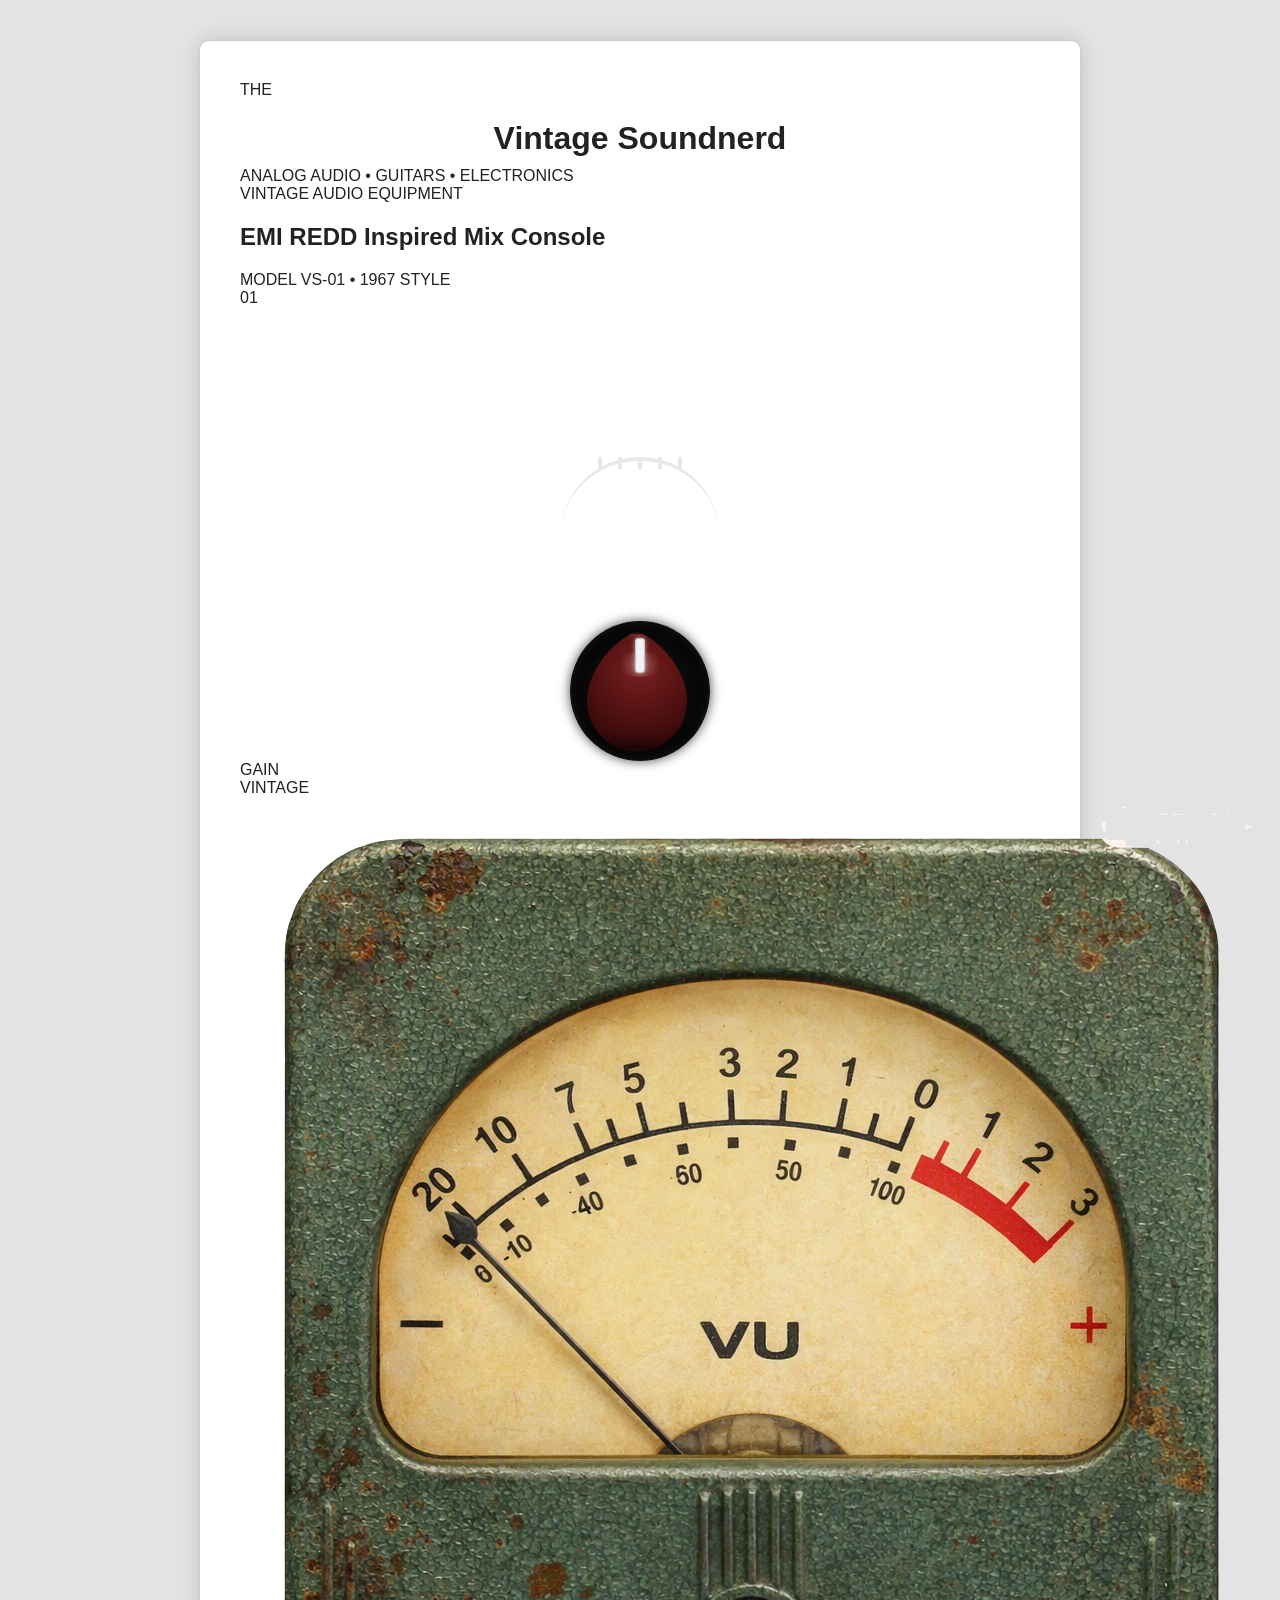
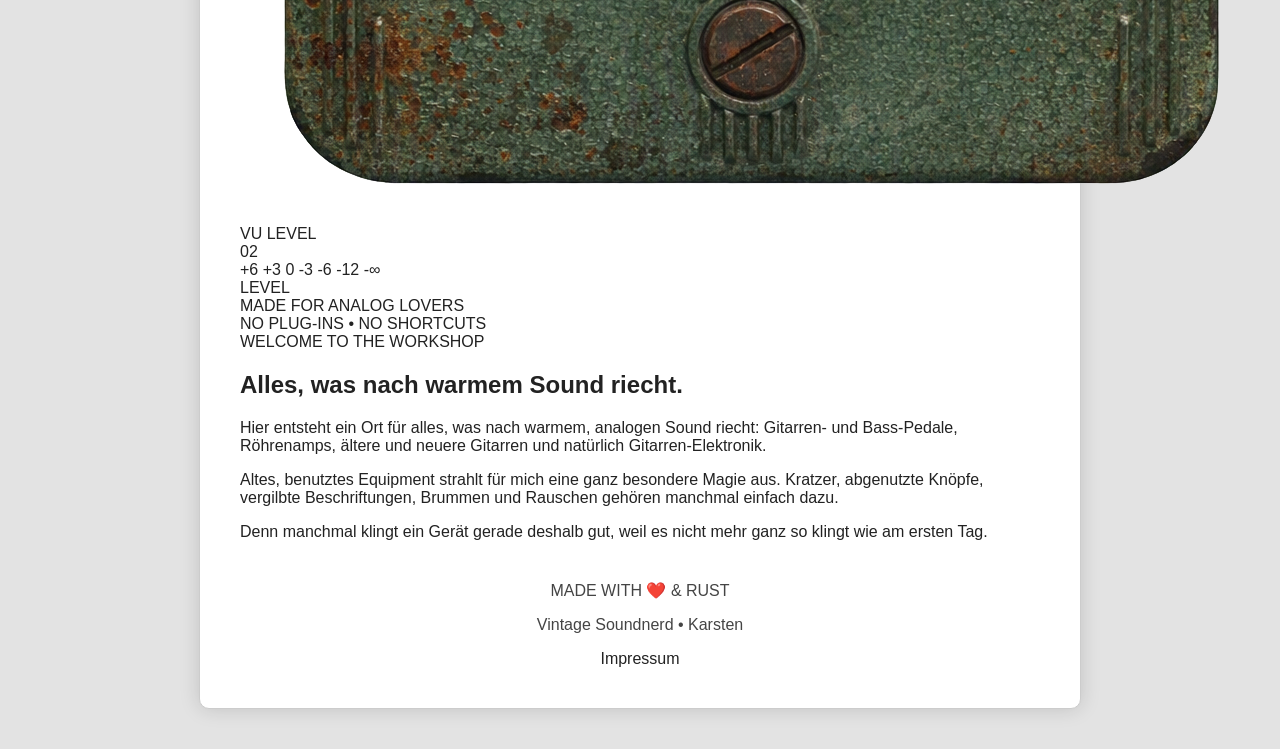
==== commit 93083a6a: "Update index.html" ====
--- a/index.html
+++ b/index.html
@@ -2,104 +2,217 @@
 <html lang="de">
 <head>
     <meta charset="UTF-8">
+    <meta name="viewport" content="width=device-width, initial-scale=1.0">
+    <meta name="description" content="Vintage Soundnerd – Analoges Audio, Gitarren, Verstärker und Elektronik.">
     <title>Vintage Soundnerd</title>
-    <link rel="stylesheet" href="style.css?v=1">
+
+    <link rel="stylesheet" href="style.css">
 </head>
 
 <body>
 
-<div class="page-wrapper">
-    <div class="redd-panel">
-    <div class="redd-screw screw-tl"></div>
-    <div class="redd-screw screw-tr"></div>
-    <div class="redd-screw screw-bl"></div>
-    <div class="redd-screw screw-br"></div>
-
-    <h2 class="redd-title">EMI REDD Inspired Mix Console</h2>
-
-    <p class="redd-desc">
-      <div class="knob-container">
-    <div class="knob-base"></div>
-
-    <div class="chickenhead-knob">
-        <div class="chickenhead-pointer"></div>
-    </div>
-
-    <div class="knob-scale">
-        <div class="scale-tick"></div>
-        <div class="scale-tick"></div>
-        <div class="scale-tick"></div>
-        <div class="scale-tick"></div>
-        <div class="scale-tick"></div>
-    </div>
-
-    <div class="knob-label">GAIN</div>
-</div>
-
-
-
-        Großes Vintage‑Panel.
-        Warmes Cream‑Finish, dunkler Rahmen, echte rostige Schrauben.
-    </p>
-</div>
-
-<div class="vintage-panel">
-    <h2 class="panel-title">Vintage Audio Panel</h2>
-
-    <p>
-        Warm, analog und ein bisschen abgerockt – inspiriert vom VU‑Meter.
-        Dieses Panel wird später Knobs, Regler und echte Schrauben bekommen.
-    </p>
-</div>
-
-    <h1>Vintage Soundnerd</h1>
-    <p class="subtitle">Analog Vibes • Rust • Warm Glow</p>
-
-    <div class="content">
-        <h2>Willkommen im Audio‑Panel</h2>
-        <p>
-            Hier entsteht ein Ort für alles, was nach warmem, analogen Sound riecht:
-            Gitarren und Bass‑Pedale, Röhrenamps, ältere, neuere Gitarren
-            und natürlich Gitarren‑Elektronik.
-        </p>
-        <p>
-            Altes, benutztes Equipment strahlt für mich eine gewisse Magie aus.
-            Bei entsprechendem „Mojo“ nehme ich auch mal etwas Brummen oder Rauschen in Kauf.
-        </p>
-    </div>
-<div class="mixer-layout">
-
-    <div class="left-controls">
-        <div class="poti-stack">
-            <div class="poti"></div>
-            <div class="poti"></div>
-            <div class="poti"></div>
-        </div>
-    </div>
-
-    <div class="center-vu">
-        <div class="vu-wrapper">
-            <img src="VU_VT.png" class="vu-meter" alt="Vintage VU-Meter">
-        </div>
-    </div>
-
-    <div class="right-fader">
-        <div class="fader">
-            <div class="fader-track"></div>
-            <div class="fader-knob"></div>
-        </div>
-    </div>
-
-</div>
-
-    <footer>
-        <p>Made with ❤️ & Rust • Karsten</p>
-        <p><a href="impressum.html" class="impressum-link">Impressum</a></p>
-    </footer>
-
-</div>
+    <main class="page-wrapper">
+
+        <!-- =========================================
+             HEADER
+        ========================================== -->
+        <header class="site-header">
+            <div class="brand-plate">
+                <span class="brand-small">THE</span>
+                <h1>Vintage Soundnerd</h1>
+                <span class="brand-subtitle">ANALOG AUDIO • GUITARS • ELECTRONICS</span>
+            </div>
+        </header>
+
+
+        <!-- =========================================
+             REDD INSPIRED CONSOLE
+        ========================================== -->
+        <section class="console-panel">
+
+            <!-- Befestigungsschrauben -->
+            <div class="screw screw-top-left"></div>
+            <div class="screw screw-top-right"></div>
+            <div class="screw screw-bottom-left"></div>
+            <div class="screw screw-bottom-right"></div>
+
+            <div class="console-header">
+                <span class="console-label">VINTAGE AUDIO EQUIPMENT</span>
+                <h2>EMI REDD Inspired Mix Console</h2>
+                <span class="serial-number">MODEL VS-01 • 1967 STYLE</span>
+            </div>
+
+
+            <!-- Bedienbereich -->
+            <div class="console-controls">
+
+                <!-- LINKER KANAL -->
+                <div class="channel-strip">
+
+                    <div class="channel-number">01</div>
+
+                    <div class="control-group">
+
+                        <div class="knob-container">
+
+                            <div class="knob-scale">
+                                <span class="scale-mark mark-1"></span>
+                                <span class="scale-mark mark-2"></span>
+                                <span class="scale-mark mark-3"></span>
+                                <span class="scale-mark mark-4"></span>
+                                <span class="scale-mark mark-5"></span>
+                                <span class="scale-mark mark-6"></span>
+                                <span class="scale-mark mark-7"></span>
+                            </div>
+
+                            <div class="knob-base">
+                                <div class="chickenhead-knob">
+                                    <span class="chickenhead-pointer"></span>
+                                </div>
+                            </div>
+
+                        </div>
+
+                        <span class="control-label">GAIN</span>
+
+                    </div>
+
+                </div>
+
+
+                <!-- MITTLERER BEREICH -->
+                <div class="meter-section">
+
+                    <div class="meter-frame">
+
+                        <div class="meter-brand">
+                            VINTAGE
+                        </div>
+
+                        <img
+                            src="VU_VT.png"
+                            class="vu-meter"
+                            alt="Vintage VU-Meter"
+                        >
+
+                        <div class="meter-bottom">
+                            <span>VU</span>
+                            <span>LEVEL</span>
+                        </div>
+
+                    </div>
+
+                </div>
+
+
+                <!-- RECHTER KANAL -->
+                <div class="channel-strip">
+
+                    <div class="channel-number">02</div>
+
+                    <div class="control-group">
+
+                        <div class="fader">
+
+                            <div class="fader-scale">
+                                <span>+6</span>
+                                <span>+3</span>
+                                <span>0</span>
+                                <span>-3</span>
+                                <span>-6</span>
+                                <span>-12</span>
+                                <span>-∞</span>
+                            </div>
+
+                            <div class="fader-track"></div>
+
+                            <div class="fader-knob">
+                                <span></span>
+                            </div>
+
+                        </div>
+
+                        <span class="control-label">LEVEL</span>
+
+                    </div>
+
+                </div>
+
+            </div>
+
+
+            <!-- Untere Metallleiste -->
+            <div class="console-footer">
+
+                <span>MADE FOR ANALOG LOVERS</span>
+
+                <div class="pilot-lights">
+                    <span class="pilot red"></span>
+                    <span class="pilot amber"></span>
+                    <span class="pilot green"></span>
+                </div>
+
+                <span>NO PLUG-INS • NO SHORTCUTS</span>
+
+            </div>
+
+        </section>
+
+
+        <!-- =========================================
+             INTRO / CONTENT
+        ========================================== -->
+        <section class="content-panel">
+
+            <div class="panel-screw screw-top-left"></div>
+            <div class="panel-screw screw-top-right"></div>
+
+            <span class="section-label">WELCOME TO THE WORKSHOP</span>
+
+            <h2>Alles, was nach warmem Sound riecht.</h2>
+
+            <p>
+                Hier entsteht ein Ort für alles, was nach warmem, analogen Sound
+                riecht: Gitarren- und Bass-Pedale, Röhrenamps, ältere und neuere
+                Gitarren und natürlich Gitarren-Elektronik.
+            </p>
+
+            <p>
+                Altes, benutztes Equipment strahlt für mich eine ganz besondere
+                Magie aus. Kratzer, abgenutzte Knöpfe, vergilbte Beschriftungen,
+                Brummen und Rauschen gehören manchmal einfach dazu.
+            </p>
+
+            <p>
+                Denn manchmal klingt ein Gerät gerade deshalb gut, weil es nicht
+                mehr ganz so klingt wie am ersten Tag.
+            </p>
+
+        </section>
+
+
+        <!-- =========================================
+             FOOTER
+        ========================================== -->
+        <footer class="site-footer">
+
+            <div class="footer-line"></div>
+
+            <p>
+                MADE WITH ❤️ &amp; RUST
+            </p>
+
+            <p class="footer-credit">
+                Vintage Soundnerd • Karsten
+            </p>
+
+            <a href="impressum.html" class="impressum-link">
+                Impressum
+            </a>
+
+        </footer>
+
+    </main>
 
 </body>
 </html>
-
-
--- a/style.css
+++ b/style.css
@@ -502,3 +502,94 @@
         20px 0 0 #e8e8e8,
         40px 0 0 #e8e8e8;
 }
+.knob-base {
+    width: 140px;
+    height: 140px;
+    background: radial-gradient(circle, #1a1a1a 0%, #000 80%);
+    border-radius: 50%;
+    margin: 0 auto;
+    position: relative;
+    z-index: 1;
+}
+.chickenhead-knob {
+    width: 120px;
+    height: 120px;
+    position: absolute;
+    top: 10px;
+    left: 50%;
+    transform: translateX(-50%);
+    z-index: 2;
+
+    clip-path: path("M60 0 C85 10 110 40 110 70 C110 100 85 120 60 120 C35 120 10 100 10 70 C10 40 35 10 60 0 Z");
+
+    background: radial-gradient(circle at 50% 30%, #7a1f1f 0%, #3a0a0a 70%);
+    border: 3px solid #2a0a0a;
+    box-shadow:
+        inset 0 0 6px rgba(255,255,255,0.2),
+        inset 0 -10px 14px rgba(0,0,0,0.7),
+        0 0 12px rgba(0,0,0,0.6);
+}
+.chickenhead-knob {
+    width: 120px;
+    height: 120px;
+    position: absolute;
+    top: 10px;
+    left: 50%;
+    transform: translateX(-50%);
+    z-index: 2;
+
+    clip-path: path("M60 0 C85 10 110 40 110 70 C110 100 85 120 60 120 C35 120 10 100 10 70 C10 40 35 10 60 0 Z");
+
+    background: radial-gradient(circle at 50% 30%, #7a1f1f 0%, #3a0a0a 70%);
+    border: 3px solid #2a0a0a;
+    box-shadow:
+        inset 0 0 6px rgba(255,255,255,0.2),
+        inset 0 -10px 14px rgba(0,0,0,0.7),
+        0 0 12px rgba(0,0,0,0.6);
+}
+.chickenhead-knob::before {
+    content: "";
+    position: absolute;
+    top: 18px;
+    left: 50%;
+    transform: translateX(-50%);
+    width: 50px;
+    height: 25px;
+    background: radial-gradient(circle, rgba(255,255,255,0.4), transparent 70%);
+    border-radius: 50%;
+    opacity: 0.7;
+}
+.chickenhead-pointer {
+    position: absolute;
+    top: 4px;
+    left: 50%;
+    transform: translateX(-50%);
+    width: 10px;
+    height: 35px;
+    background: #f2f2f2;
+    border-radius: 3px;
+    box-shadow:
+        0 0 4px rgba(255,255,255,0.6),
+        inset 0 0 2px rgba(0,0,0,0.7);
+}
+.knob-scale {
+    width: 160px;
+    height: 160px;
+    position: relative;
+    margin: 0 auto;
+    margin-top: 150px;
+}
+.scale-tick {
+    position: absolute;
+    width: 4px;
+    height: 20px;
+    background: #000;
+    left: 50%;
+    top: 0;
+    transform-origin: bottom center;
+}
+.scale-tick:nth-child(1) { transform: translateX(-50%) rotate(-60deg); }
+.scale-tick:nth-child(2) { transform: translateX(-50%) rotate(-30deg); }
+.scale-tick:nth-child(3) { transform: translateX(-50%) rotate(0deg); }
+.scale-tick:nth-child(4) { transform: translateX(-50%) rotate(30deg); }
+.scale-tick:nth-child(5) { transform: translateX(-50%) rotate(60deg); }
